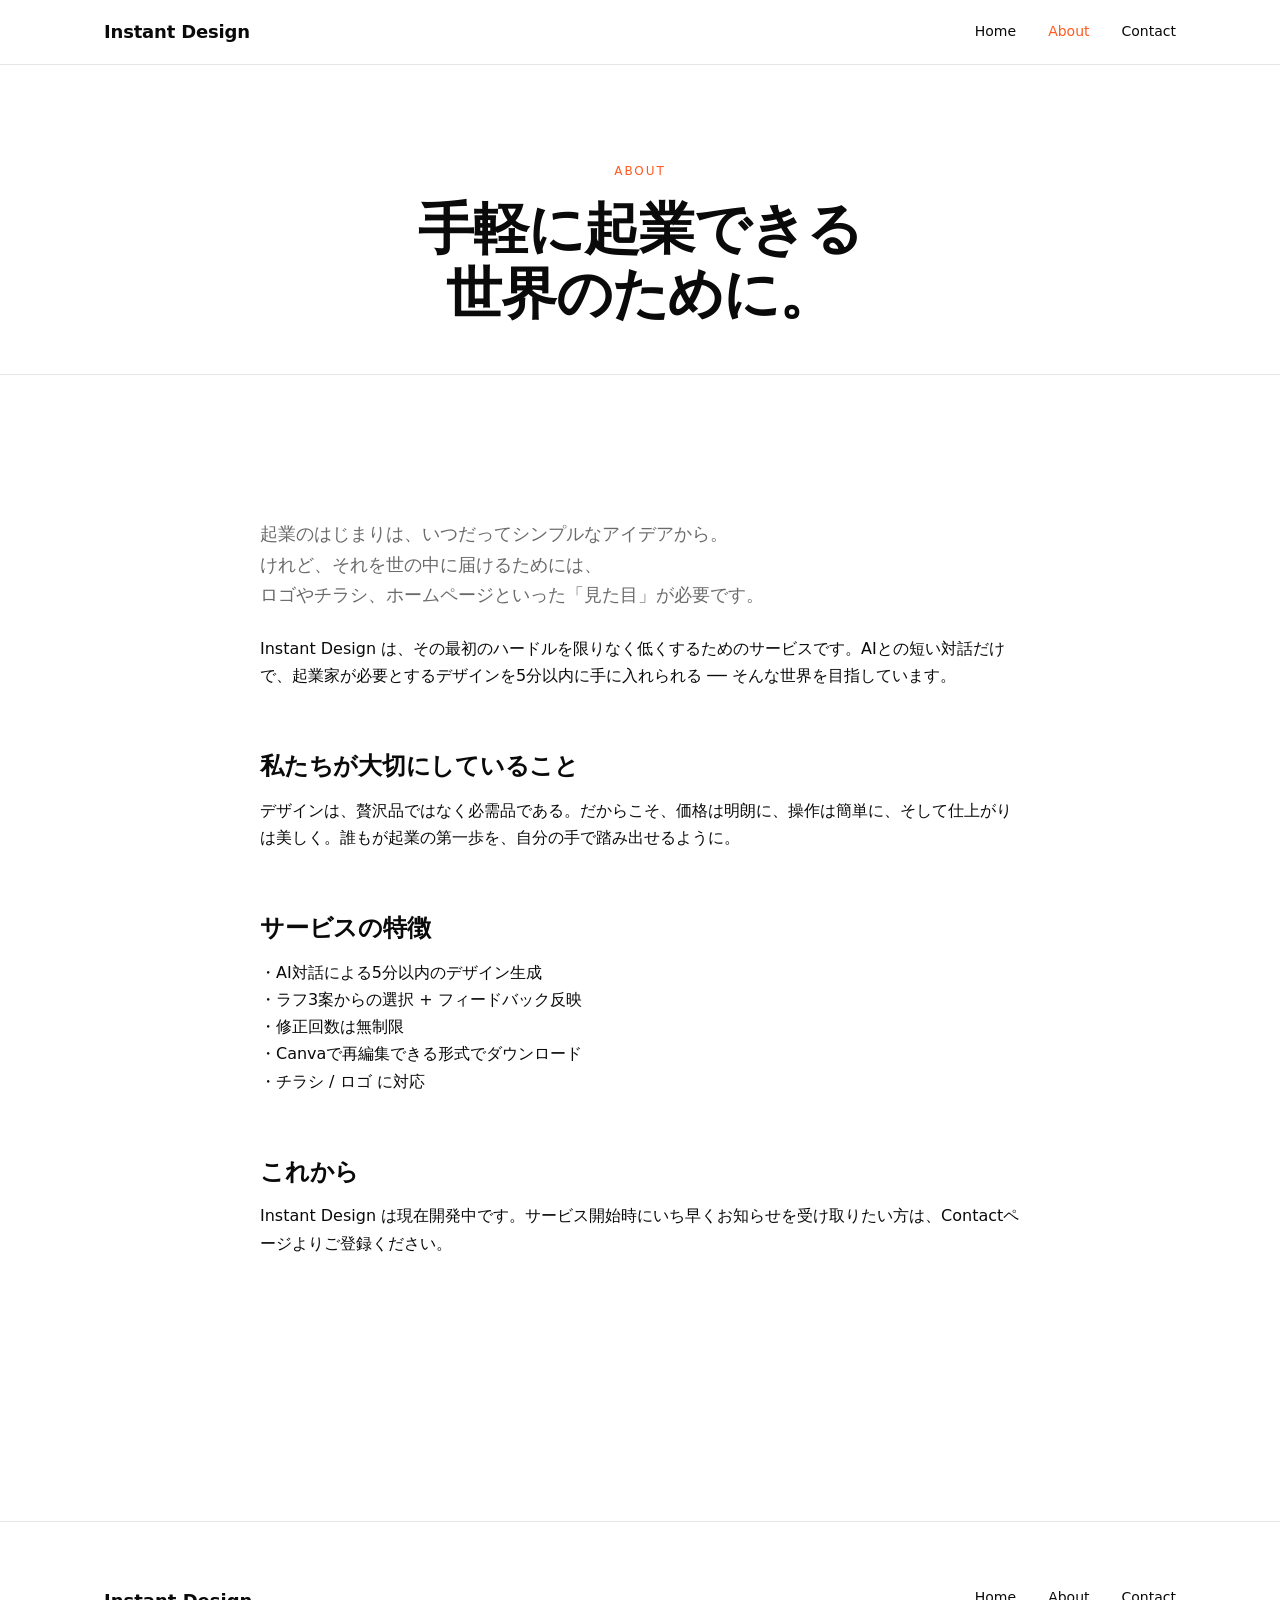
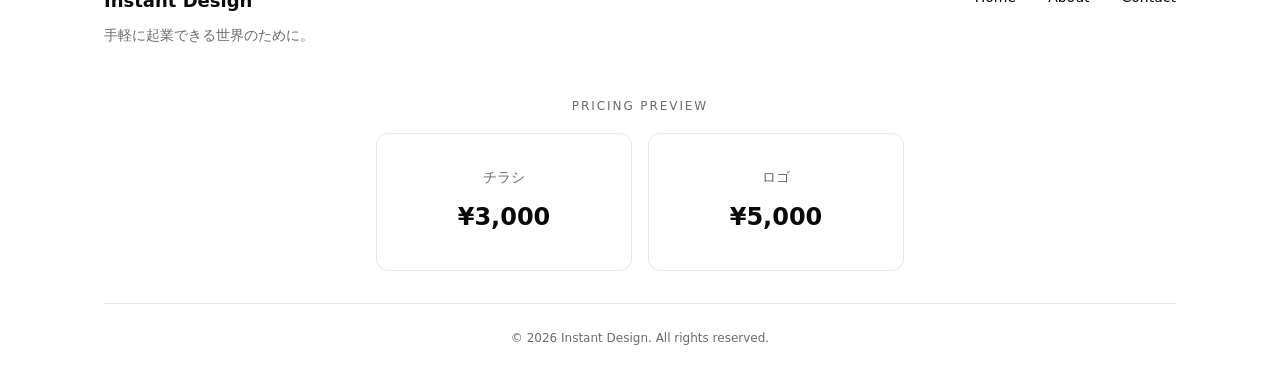
==== about.html @ 4512043b "Update 2026-05-07 14:41" ====
<!doctype html>
<html lang="ja" data-brand="Instant Design" data-tagline="手軽に起業できる世界のために。">
<head>
  <meta charset="utf-8">
  <meta name="viewport" content="width=device-width, initial-scale=1">
  <title>About — Instant Design</title>
  <meta name="description" content="Instant Designは、起業家のためのセルフサービス型デザインプラットフォームです。">
  <link rel="stylesheet" href="assets/css/main.css?v=20260507-3">
</head>
<body>

<header class="site-header">
  <div class="site-header__inner">
    <a href="index.html" class="brand" aria-label="Instant Design"></a>
    <nav class="nav">
      <a href="index.html">Home</a>
      <a href="about.html">About</a>
      <a href="contact.html">Contact</a>
    </nav>
  </div>
</header>

<main>

  <section class="page-head">
    <div class="container">
      <div class="page-head__eyebrow reveal">About</div>
      <h1 class="page-head__title reveal">手軽に起業できる<br>世界のために。</h1>
    </div>
  </section>

  <section>
    <div class="container">
      <div class="prose">
        <p class="lead reveal">
          起業のはじまりは、いつだってシンプルなアイデアから。<br>
          けれど、それを世の中に届けるためには、<br>
          ロゴやチラシ、ホームページといった「見た目」が必要です。
        </p>
        <p class="reveal">
          Instant Design は、その最初のハードルを限りなく低くするためのサービスです。AIとの短い対話だけで、起業家が必要とするデザインを5分以内に手に入れられる ── そんな世界を目指しています。
        </p>

        <h2 class="reveal">私たちが大切にしていること</h2>
        <p class="reveal">
          デザインは、贅沢品ではなく必需品である。だからこそ、価格は明朗に、操作は簡単に、そして仕上がりは美しく。誰もが起業の第一歩を、自分の手で踏み出せるように。
        </p>

        <h2 class="reveal">サービスの特徴</h2>
        <p class="reveal">
          ・AI対話による5分以内のデザイン生成<br>
          ・ラフ3案からの選択 + フィードバック反映<br>
          ・修正回数は無制限<br>
          ・Canvaで再編集できる形式でダウンロード<br>
          ・チラシ / ロゴ に対応
        </p>

        <h2 class="reveal">これから</h2>
        <p class="reveal">
          Instant Design は現在開発中です。サービス開始時にいち早くお知らせを受け取りたい方は、Contactページよりご登録ください。
        </p>
      </div>
    </div>
  </section>

</main>

<footer class="site-footer">
  <div class="container">
    <div class="site-footer__top">
      <div>
        <div class="site-footer__brand"></div>
        <div class="site-footer__tag">手軽に起業できる世界のために。</div>
      </div>
      <nav class="site-footer__nav">
        <a href="index.html">Home</a>
        <a href="about.html">About</a>
        <a href="contact.html">Contact</a>
      </nav>
    </div>
    <div class="site-footer__pricing-title">Pricing Preview</div>
    <div class="pricing">
      <div class="price"><div class="price__name">チラシ</div><div class="price__amount">¥3,000</div></div>
      <div class="price"><div class="price__name">ロゴ</div><div class="price__amount">¥5,000</div></div>
    </div>
    <div class="site-footer__copy">© 2026 Instant Design. All rights reserved.</div>
  </div>
</footer>

<script src="assets/js/main.js?v=20260507-3"></script>
</body>
</html>
---- assets/css/main.css ----
@import url("./tokens.css?v=20260506-6");

/* =========================================================
   Reset & Base
   ========================================================= */
*, *::before, *::after { box-sizing: border-box; }
html, body { margin: 0; padding: 0; }
html { -webkit-text-size-adjust: 100%; scroll-behavior: smooth; }
body {
  font-family: var(--font-sans);
  font-size: var(--fs-base);
  line-height: var(--lh-base);
  color: var(--color-fg);
  background: var(--color-bg);
  -webkit-font-smoothing: antialiased;
  -moz-osx-font-smoothing: grayscale;
}
img, svg { max-width: 100%; display: block; }
a { color: inherit; text-decoration: none; transition: opacity var(--dur) var(--ease); }
a:hover { opacity: 0.6; }
button { font: inherit; cursor: pointer; border: none; background: none; }
h1, h2, h3, h4 { font-family: var(--font-display); line-height: var(--lh-tight); margin: 0; font-weight: 600; letter-spacing: -0.01em; }
p { margin: 0; }

/* =========================================================
   Layout
   ========================================================= */
.container {
  max-width: var(--container);
  margin: 0 auto;
  padding: 0 var(--sp-4);
}
.container--narrow { max-width: var(--container-narrow); }

section { padding: var(--sp-9) 0; }
@media (max-width: 640px) {
  section { padding: var(--sp-7) 0; }
}

/* =========================================================
   Header
   ========================================================= */
.site-header {
  position: sticky;
  top: 0;
  z-index: 100;
  background: rgba(255, 255, 255, 0.85);
  backdrop-filter: saturate(180%) blur(12px);
  -webkit-backdrop-filter: saturate(180%) blur(12px);
  border-bottom: 1px solid var(--color-line);
}
.site-header__inner {
  display: flex;
  align-items: center;
  justify-content: space-between;
  height: 64px;
  max-width: var(--container);
  margin: 0 auto;
  padding: 0 var(--sp-4);
}
.brand {
  font-weight: 600;
  font-size: var(--fs-lg);
  letter-spacing: -0.01em;
}
.brand::before { content: var(--brand-name); }
.nav { display: flex; gap: var(--sp-5); }
.nav a { font-size: var(--fs-sm); }
.nav a.is-active { color: var(--color-accent); }

@media (max-width: 480px) {
  .nav { gap: var(--sp-4); }
  .nav a { font-size: var(--fs-xs); }
}

/* =========================================================
   Hero
   ========================================================= */
.hero {
  padding: var(--sp-9) 0 var(--sp-8);
  text-align: center;
}
.hero__badge {
  display: inline-block;
  padding: 6px 14px;
  border: 1px solid var(--color-line);
  border-radius: 999px;
  font-size: var(--fs-xs);
  letter-spacing: 0.08em;
  color: var(--color-muted);
  margin-bottom: var(--sp-5);
  text-transform: uppercase;
}
.hero__title {
  font-size: var(--fs-hero);
  letter-spacing: -0.02em;
  margin-bottom: var(--sp-4);
}
.hero__title em {
  font-style: normal;
  color: var(--color-accent);
}
.hero__lead {
  max-width: 640px;
  margin: 0 auto var(--sp-6);
  color: var(--color-muted);
  font-size: var(--fs-lg);
}
.hero__actions { display: flex; gap: var(--sp-3); justify-content: center; flex-wrap: wrap; }

/* =========================================================
   Buttons
   ========================================================= */
.btn {
  display: inline-flex;
  align-items: center;
  justify-content: center;
  padding: 14px 28px;
  font-size: var(--fs-sm);
  font-weight: 500;
  border-radius: 999px;
  transition: all var(--dur) var(--ease);
  border: 1px solid transparent;
}
.btn--primary { background: var(--color-fg); color: var(--color-bg); }
.btn--primary:hover { background: var(--color-accent); opacity: 1; }
.btn--ghost { border-color: var(--color-line); color: var(--color-fg); }
.btn--ghost:hover { border-color: var(--color-fg); opacity: 1; }

/* =========================================================
   Circle CTA — Hero下の円形ボタン
   ========================================================= */
.circle-cta {
  display: flex;
  justify-content: center;
  padding: var(--sp-7) 0 var(--sp-8);
}
.circle-cta__btn {
  position: relative;
  display: inline-flex;
  align-items: center;
  justify-content: center;
  width: 220px;
  height: 220px;
  border-radius: 50%;
  background: var(--color-fg);
  color: var(--color-bg);
  font-size: var(--fs-lg);
  font-weight: 500;
  letter-spacing: 0.02em;
  transition: transform var(--dur) var(--ease), background var(--dur) var(--ease);
  box-shadow: 0 8px 24px rgba(0, 0, 0, 0.08);
}
.circle-cta__btn::before {
  content: "";
  position: absolute;
  inset: -12px;
  border-radius: 50%;
  border: 1px solid var(--color-line);
  animation: ring-pulse 2.4s var(--ease) infinite;
}
.circle-cta__btn:hover {
  background: var(--color-accent);
  transform: scale(1.04);
  opacity: 1;
}
.circle-cta__inner {
  display: flex;
  flex-direction: column;
  align-items: center;
  gap: 6px;
}
.circle-cta__label {
  font-size: var(--fs-xs);
  letter-spacing: 0.2em;
  text-transform: uppercase;
  opacity: 0.7;
}
.circle-cta__main { font-size: var(--fs-xl); font-weight: 600; }
.circle-cta__arrow { font-size: var(--fs-lg); margin-top: 4px; }

@keyframes ring-pulse {
  0%   { transform: scale(1);    opacity: 0.6; }
  70%  { transform: scale(1.15); opacity: 0; }
  100% { transform: scale(1.15); opacity: 0; }
}

@media (max-width: 480px) {
  .circle-cta__btn { width: 180px; height: 180px; }
  .circle-cta__main { font-size: var(--fs-lg); }
}

/* =========================================================
   Choice grid — 制作物選択画面
   ========================================================= */
.choices {
  display: grid;
  grid-template-columns: repeat(3, 1fr);
  gap: var(--sp-4);
}
.choice {
  display: flex;
  flex-direction: column;
  justify-content: space-between;
  padding: var(--sp-6) var(--sp-5);
  min-height: 220px;
  border: 1px solid var(--color-line);
  border-radius: var(--radius-lg);
  background: var(--color-bg);
  text-align: left;
  transition: border-color var(--dur) var(--ease),
              transform var(--dur) var(--ease),
              background var(--dur) var(--ease);
}
.choice:hover {
  border-color: var(--color-fg);
  transform: translateY(-4px);
  opacity: 1;
}
.choice__num {
  font-size: var(--fs-xs);
  letter-spacing: 0.16em;
  color: var(--color-muted);
  margin-bottom: var(--sp-3);
}
.choice__name { font-size: var(--fs-xl); font-weight: 600; margin-bottom: var(--sp-2); }
.choice__desc { font-size: var(--fs-sm); color: var(--color-muted); margin-bottom: var(--sp-4); }
.choice__foot {
  display: flex;
  justify-content: space-between;
  align-items: baseline;
  border-top: 1px solid var(--color-line);
  padding-top: var(--sp-3);
}
.choice__price { font-size: var(--fs-lg); font-weight: 600; }
.choice__price span { font-size: var(--fs-xs); color: var(--color-muted); font-weight: 400; }
.choice__arrow { font-size: var(--fs-lg); color: var(--color-accent); }

@media (max-width: 720px) {
  .choices { grid-template-columns: 1fr; }
}

/* 2項目のみ表示する場合の中央寄せ(カードサイズ・間隔は3列時と同じ) */
.choices--two {
  display: flex;
  flex-wrap: wrap;
  justify-content: center;
}
.choices--two .choice {
  flex: 0 0 calc((100% - var(--sp-4) * 2) / 3);
  max-width: calc((100% - var(--sp-4) * 2) / 3);
}
@media (max-width: 720px) {
  .choices--two { flex-direction: column; align-items: stretch; }
  .choices--two .choice { flex: 1 1 auto; max-width: 100%; }
}

/* 後日実装の注記 */
.choices-note {
  text-align: center;
  margin-top: var(--sp-6);
  font-size: var(--fs-sm);
  color: var(--color-muted);
}

/* =========================================================
   Section Heading
   ========================================================= */
.s-head { text-align: center; margin-bottom: var(--sp-7); }
.s-head__eyebrow {
  font-size: var(--fs-xs);
  letter-spacing: 0.16em;
  text-transform: uppercase;
  color: var(--color-accent);
  margin-bottom: var(--sp-3);
}
.s-head__title { font-size: var(--fs-2xl); }

/* =========================================================
   Steps (How it works)
   ========================================================= */
.steps {
  display: grid;
  grid-template-columns: repeat(3, 1fr);
  gap: var(--sp-5);
}
.step {
  padding: var(--sp-5);
  border-top: 1px solid var(--color-line);
}
.step__num {
  font-size: var(--fs-sm);
  color: var(--color-accent);
  margin-bottom: var(--sp-3);
  letter-spacing: 0.1em;
}
.step__title { font-size: var(--fs-lg); margin-bottom: var(--sp-2); }
.step__desc { font-size: var(--fs-sm); color: var(--color-muted); }

@media (max-width: 720px) {
  .steps { grid-template-columns: 1fr; }
}

/* =========================================================
   Pricing
   ========================================================= */
.pricing {
  display: flex;
  flex-wrap: wrap;
  gap: var(--sp-3);
  justify-content: center;
}
.price {
  flex: 0 1 256px;
  padding: var(--sp-5) var(--sp-4);
  border: 1px solid var(--color-line);
  border-radius: var(--radius-lg);
  text-align: center;
  transition: border-color var(--dur) var(--ease);
}
.price:hover { border-color: var(--color-fg); }
.price__name { font-size: var(--fs-sm); color: var(--color-muted); margin-bottom: var(--sp-2); }
.price__amount { font-size: var(--fs-xl); font-weight: 600; }
.price__amount span { font-size: var(--fs-sm); color: var(--color-muted); font-weight: 400; }

@media (max-width: 720px) {
  .price { flex: 1 1 100%; }
}

/* =========================================================
   Coming Soon
   ========================================================= */
.coming {
  background: var(--color-surface);
  text-align: center;
  padding: var(--sp-8) var(--sp-4);
  border-radius: var(--radius-lg);
}
.coming__label {
  font-size: var(--fs-xs);
  letter-spacing: 0.16em;
  text-transform: uppercase;
  color: var(--color-accent);
  margin-bottom: var(--sp-3);
}
.coming__title { font-size: var(--fs-2xl); margin-bottom: var(--sp-3); }
.coming__desc { color: var(--color-muted); max-width: 560px; margin: 0 auto var(--sp-5); }

/* =========================================================
   About page
   ========================================================= */
.page-head {
  padding: var(--sp-8) 0 var(--sp-6);
  text-align: center;
  border-bottom: 1px solid var(--color-line);
}
.page-head__eyebrow {
  font-size: var(--fs-xs);
  letter-spacing: 0.16em;
  text-transform: uppercase;
  color: var(--color-accent);
  margin-bottom: var(--sp-3);
}
.page-head__title { font-size: var(--fs-3xl); letter-spacing: -0.02em; }

.prose { max-width: var(--container-narrow); margin: 0 auto; }
.prose h2 { font-size: var(--fs-xl); margin: var(--sp-7) 0 var(--sp-3); }
.prose p { margin-bottom: var(--sp-4); color: var(--color-fg); }
.prose p.lead { font-size: var(--fs-lg); color: var(--color-muted); }

/* =========================================================
   Form
   ========================================================= */
.form {
  max-width: 560px;
  margin: 0 auto;
  display: grid;
  gap: var(--sp-4);
}
.field { display: grid; gap: var(--sp-2); }
.field label {
  font-size: var(--fs-sm);
  font-weight: 500;
}
.field input,
.field textarea {
  width: 100%;
  padding: 14px 16px;
  font: inherit;
  font-size: var(--fs-base);
  color: var(--color-fg);
  background: var(--color-bg);
  border: 1px solid var(--color-line);
  border-radius: var(--radius);
  transition: border-color var(--dur) var(--ease);
}
.field input:focus,
.field textarea:focus {
  outline: none;
  border-color: var(--color-fg);
}
.field textarea { min-height: 160px; resize: vertical; }
.form__submit { justify-self: start; margin-top: var(--sp-2); }
.form__note { font-size: var(--fs-xs); color: var(--color-muted); }

/* =========================================================
   Form sections — ヒアリングフォーム
   ========================================================= */
.form-page {
  max-width: 720px;
  margin: 0 auto;
}
.form-section {
  padding: var(--sp-6) 0;
  border-top: 1px solid var(--color-line);
}
.form-section:first-of-type { border-top: none; }
.form-section__head { margin-bottom: var(--sp-5); }
.form-section__num {
  font-size: var(--fs-xs);
  letter-spacing: 0.16em;
  color: var(--color-accent);
  margin-bottom: var(--sp-2);
}
.form-section__title { font-size: var(--fs-xl); }
.form-section__desc { font-size: var(--fs-sm); color: var(--color-muted); margin-top: var(--sp-2); }

.field--required label::after {
  content: "*";
  color: var(--color-accent);
  margin-left: 4px;
}

/* バッジ:このフィールドの内容がデザインにそのまま反映されることを示す */
.field__badge {
  display: inline-block;
  font-size: 10px;
  font-weight: 600;
  padding: 2px 8px;
  background: var(--color-accent);
  color: #fff;
  border-radius: 999px;
  margin-left: 8px;
  vertical-align: 2px;
  letter-spacing: 0.06em;
}
.field__badge--style {
  background: transparent;
  color: var(--color-muted);
  border: 1px solid var(--color-line);
}

/* セクション補足:表示される項目をひとめでわかる帯 */
.section-callout {
  background: #fff8f4;
  border-left: 3px solid var(--color-accent);
  padding: var(--sp-3) var(--sp-4);
  margin: var(--sp-3) 0 var(--sp-5);
  border-radius: 4px;
  font-size: var(--fs-sm);
  color: var(--color-fg);
}
.section-callout strong { color: var(--color-accent); }
.field__hint { font-size: var(--fs-xs); color: var(--color-muted); margin-top: -2px; }

/* Chip group (radio/checkbox を視覚的に選択可能なボタンに) */
.chip-group {
  display: flex;
  flex-wrap: wrap;
  gap: var(--sp-2);
}
.chip-group input { position: absolute; opacity: 0; pointer-events: none; }
.chip {
  display: inline-flex;
  align-items: center;
  padding: 10px 16px;
  border: 1px solid var(--color-line);
  border-radius: 999px;
  font-size: var(--fs-sm);
  color: var(--color-fg);
  background: var(--color-bg);
  cursor: pointer;
  transition: all var(--dur) var(--ease);
  user-select: none;
}
.chip:hover { border-color: var(--color-fg); }
.chip-group input:checked + .chip {
  background: var(--color-fg);
  color: var(--color-bg);
  border-color: var(--color-fg);
}
.chip-group input:focus-visible + .chip {
  outline: 2px solid var(--color-accent);
  outline-offset: 2px;
}

/* Form actions */
.form-actions {
  display: flex;
  justify-content: space-between;
  align-items: center;
  gap: var(--sp-3);
  padding-top: var(--sp-5);
  border-top: 1px solid var(--color-line);
  margin-top: var(--sp-5);
}
.form-back { font-size: var(--fs-sm); color: var(--color-muted); }

/* =========================================================
   Footer
   ========================================================= */
.site-footer {
  border-top: 1px solid var(--color-line);
  padding: var(--sp-7) 0 var(--sp-5);
  margin-top: var(--sp-8);
}
.site-footer__top {
  display: flex;
  justify-content: space-between;
  flex-wrap: wrap;
  gap: var(--sp-5);
  margin-bottom: var(--sp-6);
}
.site-footer__brand { font-size: var(--fs-lg); font-weight: 600; }
.site-footer__brand::before { content: var(--brand-name); }
.site-footer__tag { font-size: var(--fs-sm); color: var(--color-muted); margin-top: var(--sp-2); }
.site-footer__nav { display: flex; gap: var(--sp-5); font-size: var(--fs-sm); }
.site-footer__pricing-title {
  font-size: var(--fs-xs);
  letter-spacing: 0.16em;
  text-transform: uppercase;
  color: var(--color-muted);
  margin-bottom: var(--sp-3);
  text-align: center;
}
.site-footer__copy {
  font-size: var(--fs-xs);
  color: var(--color-muted);
  text-align: center;
  margin-top: var(--sp-5);
  padding-top: var(--sp-4);
  border-top: 1px solid var(--color-line);
}

/* =========================================================
   Result page (3案表示)
   ========================================================= */
.result-status {
  text-align: center;
  padding: var(--sp-8) var(--sp-4);
}
.result-status__msg {
  font-size: var(--fs-lg);
  margin-top: var(--sp-4);
  color: var(--color-muted);
}
.result-status__sub {
  font-size: var(--fs-sm);
  color: var(--color-muted);
  margin-top: var(--sp-3);
}
.spinner {
  width: 48px;
  height: 48px;
  border-radius: 50%;
  border: 3px solid var(--color-line);
  border-top-color: var(--color-accent);
  margin: 0 auto;
  animation: spin 0.9s linear infinite;
}
@keyframes spin { to { transform: rotate(360deg); } }

.drafts {
  display: grid;
  grid-template-columns: repeat(3, 1fr);
  gap: var(--sp-4);
}
.draft {
  display: flex;
  flex-direction: column;
  border: 1px solid var(--color-line);
  border-radius: var(--radius-lg);
  overflow: hidden;
  background: var(--color-bg);
  transition: transform var(--dur) var(--ease), border-color var(--dur) var(--ease);
}
.draft:hover { transform: translateY(-4px); border-color: var(--color-fg); }
.draft__media {
  position: relative;
  background: var(--color-surface);
  overflow: hidden;
  display: block;
  container-type: inline-size;
}
.draft__media[data-aspect="1:1"]   { aspect-ratio: 1 / 1; }
.draft__media[data-aspect="2:3"]   { aspect-ratio: 2 / 3; }
.draft__media[data-aspect="3:4"]   { aspect-ratio: 3 / 4; }
.draft__media[data-aspect="9:16"]  { aspect-ratio: 9 / 16; }
.draft__media:not([data-aspect])   { aspect-ratio: 1 / 1; }
.draft__media img,
.draft__media video {
  width: 100%;
  height: 100%;
  object-fit: cover;
  display: block;
}

/* テキストオーバーレイ(レイヤー分離方式で文字化けゼロ) */
.text-overlay {
  position: absolute;
  inset: 0;
  pointer-events: none;
}
.overlay-text {
  position: absolute;
  display: block;
  transform: translate(-50%, -50%);
  line-height: 1.3;
  white-space: pre-wrap;
  word-break: break-word;
  text-shadow: 0 1px 2px rgba(0, 0, 0, 0.08);
}
.draft__body { padding: var(--sp-4); }
.draft__num {
  font-size: var(--fs-xs);
  letter-spacing: 0.16em;
  color: var(--color-accent);
  margin-bottom: var(--sp-2);
}
.draft__title { font-size: var(--fs-lg); font-weight: 600; margin-bottom: var(--sp-3); }
.draft__select {
  display: inline-block;
  padding: 10px 18px;
  font-size: var(--fs-sm);
  border: 1px solid var(--color-fg);
  border-radius: 999px;
  background: var(--color-bg);
  color: var(--color-fg);
  cursor: pointer;
  transition: all var(--dur) var(--ease);
}
.draft__select:hover { background: var(--color-fg); color: var(--color-bg); }

@media (max-width: 720px) {
  .drafts { grid-template-columns: 1fr; }
}

/* =========================================================
   Select / Final page (Phase 2.2)
   ========================================================= */
.preview-stage {
  display: grid;
  grid-template-columns: 1fr 1fr;
  gap: var(--sp-6);
  align-items: start;
}
.preview-stage__media {
  position: relative;
  border-radius: var(--radius-lg);
  overflow: hidden;
  background: var(--color-surface);
  container-type: inline-size;
}
.preview-stage__media[data-aspect="1:1"]  { aspect-ratio: 1 / 1; }
.preview-stage__media[data-aspect="2:3"]  { aspect-ratio: 2 / 3; }
.preview-stage__media img {
  width: 100%; height: 100%; object-fit: cover; display: block;
}
.preview-stage__side {
  position: sticky;
  top: 88px;
}
@media (max-width: 900px) {
  .preview-stage { grid-template-columns: 1fr; }
  .preview-stage__side { position: static; }
}

.feedback-form { display: grid; gap: var(--sp-4); margin-top: var(--sp-4); }
.feedback-form__hint { font-size: var(--fs-sm); color: var(--color-muted); }

.download-actions {
  display: flex; flex-wrap: wrap; gap: var(--sp-3);
  margin-top: var(--sp-5);
}

/* =========================================================
   Reveal animation
   ========================================================= */
.reveal {
  opacity: 0;
  transform: translateY(16px);
  transition: opacity 0.8s var(--ease), transform 0.8s var(--ease);
}
.reveal.is-visible {
  opacity: 1;
  transform: translateY(0);
}

@media (prefers-reduced-motion: reduce) {
  .reveal { opacity: 1; transform: none; transition: none; }
  html { scroll-behavior: auto; }
}
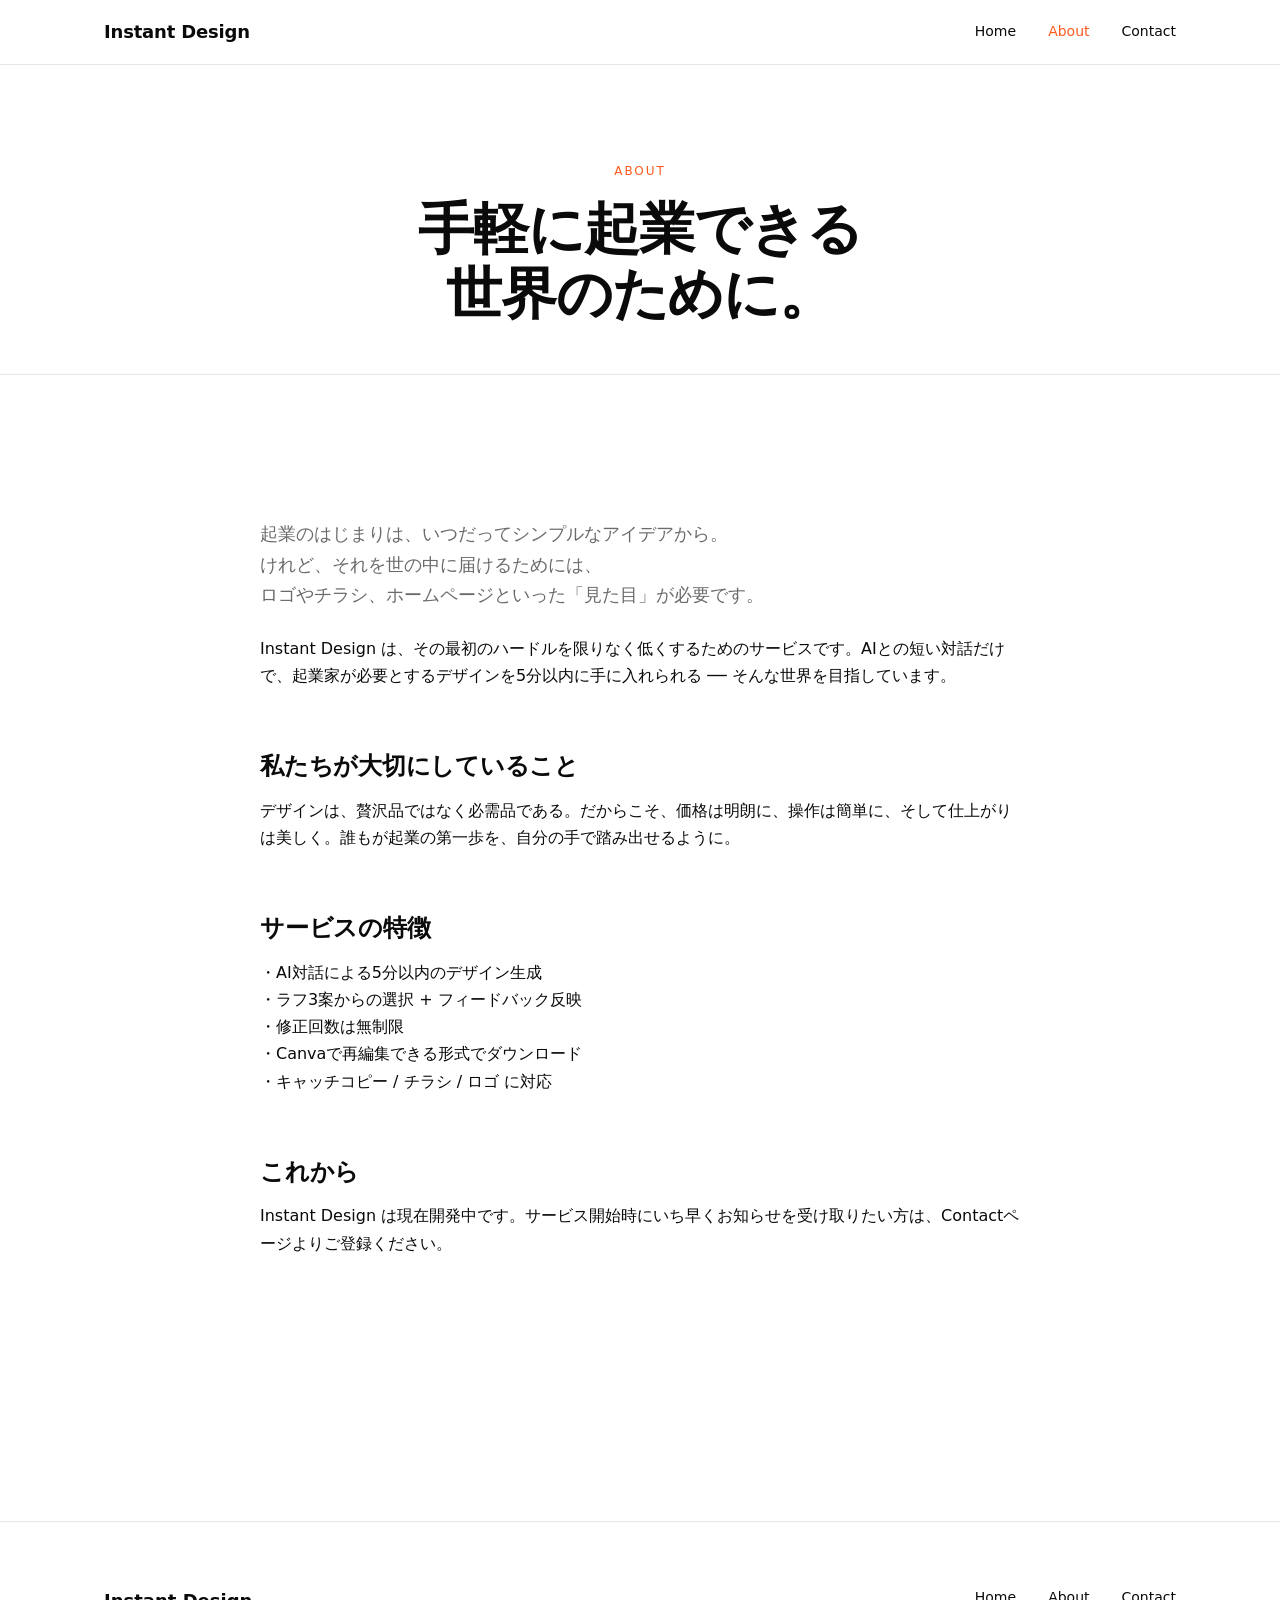
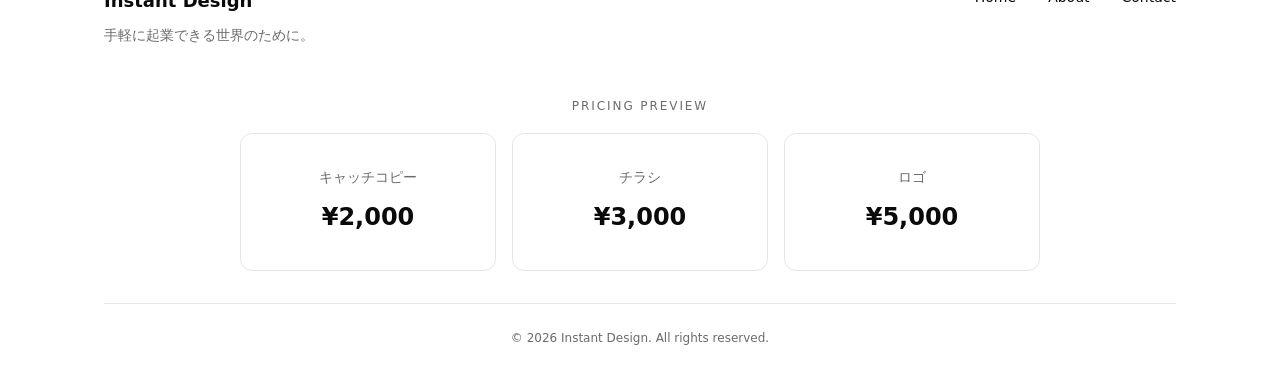
==== commit bca8e9b2: "Update 2026-05-08 22:53" ====
--- a/about.html
+++ b/about.html
@@ -5,7 +5,7 @@
   <meta name="viewport" content="width=device-width, initial-scale=1">
   <title>About — Instant Design</title>
   <meta name="description" content="Instant Designは、起業家のためのセルフサービス型デザインプラットフォームです。">
-  <link rel="stylesheet" href="assets/css/main.css?v=20260507-3">
+  <link rel="stylesheet" href="assets/css/main.css?v=20260508-1">
 </head>
 <body>
 
@@ -52,7 +52,7 @@
           ・ラフ3案からの選択 + フィードバック反映<br>
           ・修正回数は無制限<br>
           ・Canvaで再編集できる形式でダウンロード<br>
-          ・チラシ / ロゴ に対応
+          ・キャッチコピー / チラシ / ロゴ に対応
         </p>
 
         <h2 class="reveal">これから</h2>
@@ -80,6 +80,7 @@
     </div>
     <div class="site-footer__pricing-title">Pricing Preview</div>
     <div class="pricing">
+      <div class="price"><div class="price__name">キャッチコピー</div><div class="price__amount">¥2,000</div></div>
       <div class="price"><div class="price__name">チラシ</div><div class="price__amount">¥3,000</div></div>
       <div class="price"><div class="price__name">ロゴ</div><div class="price__amount">¥5,000</div></div>
     </div>
@@ -87,6 +88,6 @@
   </div>
 </footer>
 
-<script src="assets/js/main.js?v=20260507-3"></script>
+<script src="assets/js/main.js?v=20260508-1"></script>
 </body>
 </html>
--- a/assets/css/main.css
+++ b/assets/css/main.css
@@ -684,6 +684,139 @@
 }
 
 /* =========================================================
+   Copy result page (キャッチコピー結果)
+   ========================================================= */
+.copy-block {
+  max-width: 760px;
+  margin: 0 auto var(--sp-7);
+}
+.copy-block__head { margin-bottom: var(--sp-4); }
+.copy-block__num {
+  font-size: var(--fs-xs);
+  letter-spacing: 0.16em;
+  color: var(--color-accent);
+  margin-bottom: var(--sp-2);
+}
+.copy-block__title { font-size: var(--fs-xl); }
+
+.catch-list {
+  display: grid;
+  gap: var(--sp-3);
+}
+.catch-item {
+  display: flex;
+  align-items: center;
+  gap: var(--sp-4);
+  padding: var(--sp-4) var(--sp-5);
+  border: 1px solid var(--color-line);
+  border-radius: var(--radius-lg);
+  background: var(--color-bg);
+  transition: border-color var(--dur) var(--ease);
+}
+.catch-item:hover { border-color: var(--color-fg); }
+.catch-item__num {
+  font-size: var(--fs-xs);
+  letter-spacing: 0.16em;
+  color: var(--color-accent);
+  flex: 0 0 auto;
+}
+.catch-item__text {
+  flex: 1;
+  font-size: var(--fs-xl);
+  font-weight: 600;
+  letter-spacing: 0.02em;
+}
+.catch-item__btn {
+  flex: 0 0 auto;
+  padding: 8px 16px;
+  font-size: var(--fs-xs);
+  border: 1px solid var(--color-line);
+  border-radius: 999px;
+  background: var(--color-bg);
+  color: var(--color-muted);
+  cursor: pointer;
+  transition: all var(--dur) var(--ease);
+}
+.catch-item__btn:hover { background: var(--color-fg); color: var(--color-bg); border-color: var(--color-fg); }
+
+.copy-card {
+  position: relative;
+  padding: var(--sp-5);
+  border: 1px solid var(--color-line);
+  border-radius: var(--radius-lg);
+  background: var(--color-bg);
+}
+.copy-card__text {
+  font-size: var(--fs-base);
+  line-height: var(--lh-base);
+  color: var(--color-fg);
+}
+.copy-card__text--essay {
+  white-space: pre-wrap;
+}
+.copy-card__btn {
+  position: absolute;
+  top: var(--sp-3);
+  right: var(--sp-3);
+  padding: 8px 14px;
+  font-size: var(--fs-xs);
+  border: 1px solid var(--color-line);
+  border-radius: 999px;
+  background: var(--color-bg);
+  color: var(--color-muted);
+  cursor: pointer;
+  transition: all var(--dur) var(--ease);
+}
+.copy-card__btn:hover { background: var(--color-fg); color: var(--color-bg); border-color: var(--color-fg); }
+
+.next-actions {
+  display: flex;
+  flex-wrap: wrap;
+  gap: var(--sp-3);
+  justify-content: center;
+  margin-bottom: var(--sp-5);
+}
+.template-detail {
+  margin-top: var(--sp-3);
+  border: 1px solid var(--color-line);
+  border-radius: var(--radius);
+  padding: var(--sp-3) var(--sp-4);
+}
+.template-detail summary {
+  cursor: pointer;
+  font-size: var(--fs-sm);
+  color: var(--color-muted);
+}
+.template-pre {
+  margin-top: var(--sp-3);
+  font-family: ui-monospace, "SF Mono", Menlo, monospace;
+  font-size: 12px;
+  background: var(--color-surface);
+  padding: var(--sp-3);
+  border-radius: 4px;
+  overflow-x: auto;
+  white-space: pre-wrap;
+  word-break: break-word;
+}
+
+@media (max-width: 600px) {
+  .catch-item { flex-direction: column; align-items: flex-start; }
+  .catch-item__text { font-size: var(--fs-lg); }
+}
+
+/* プレフィルバナー(コピー結果からチラシ/ロゴへ自動入力) */
+.prefill-banner {
+  max-width: 720px;
+  margin: 0 auto var(--sp-5);
+  padding: var(--sp-3) var(--sp-4);
+  background: #fff8f4;
+  border-left: 3px solid var(--color-accent);
+  border-radius: 4px;
+  font-size: var(--fs-sm);
+  color: var(--color-fg);
+}
+
+/* =========================================================
    Reveal animation
    ========================================================= */
 .reveal {
